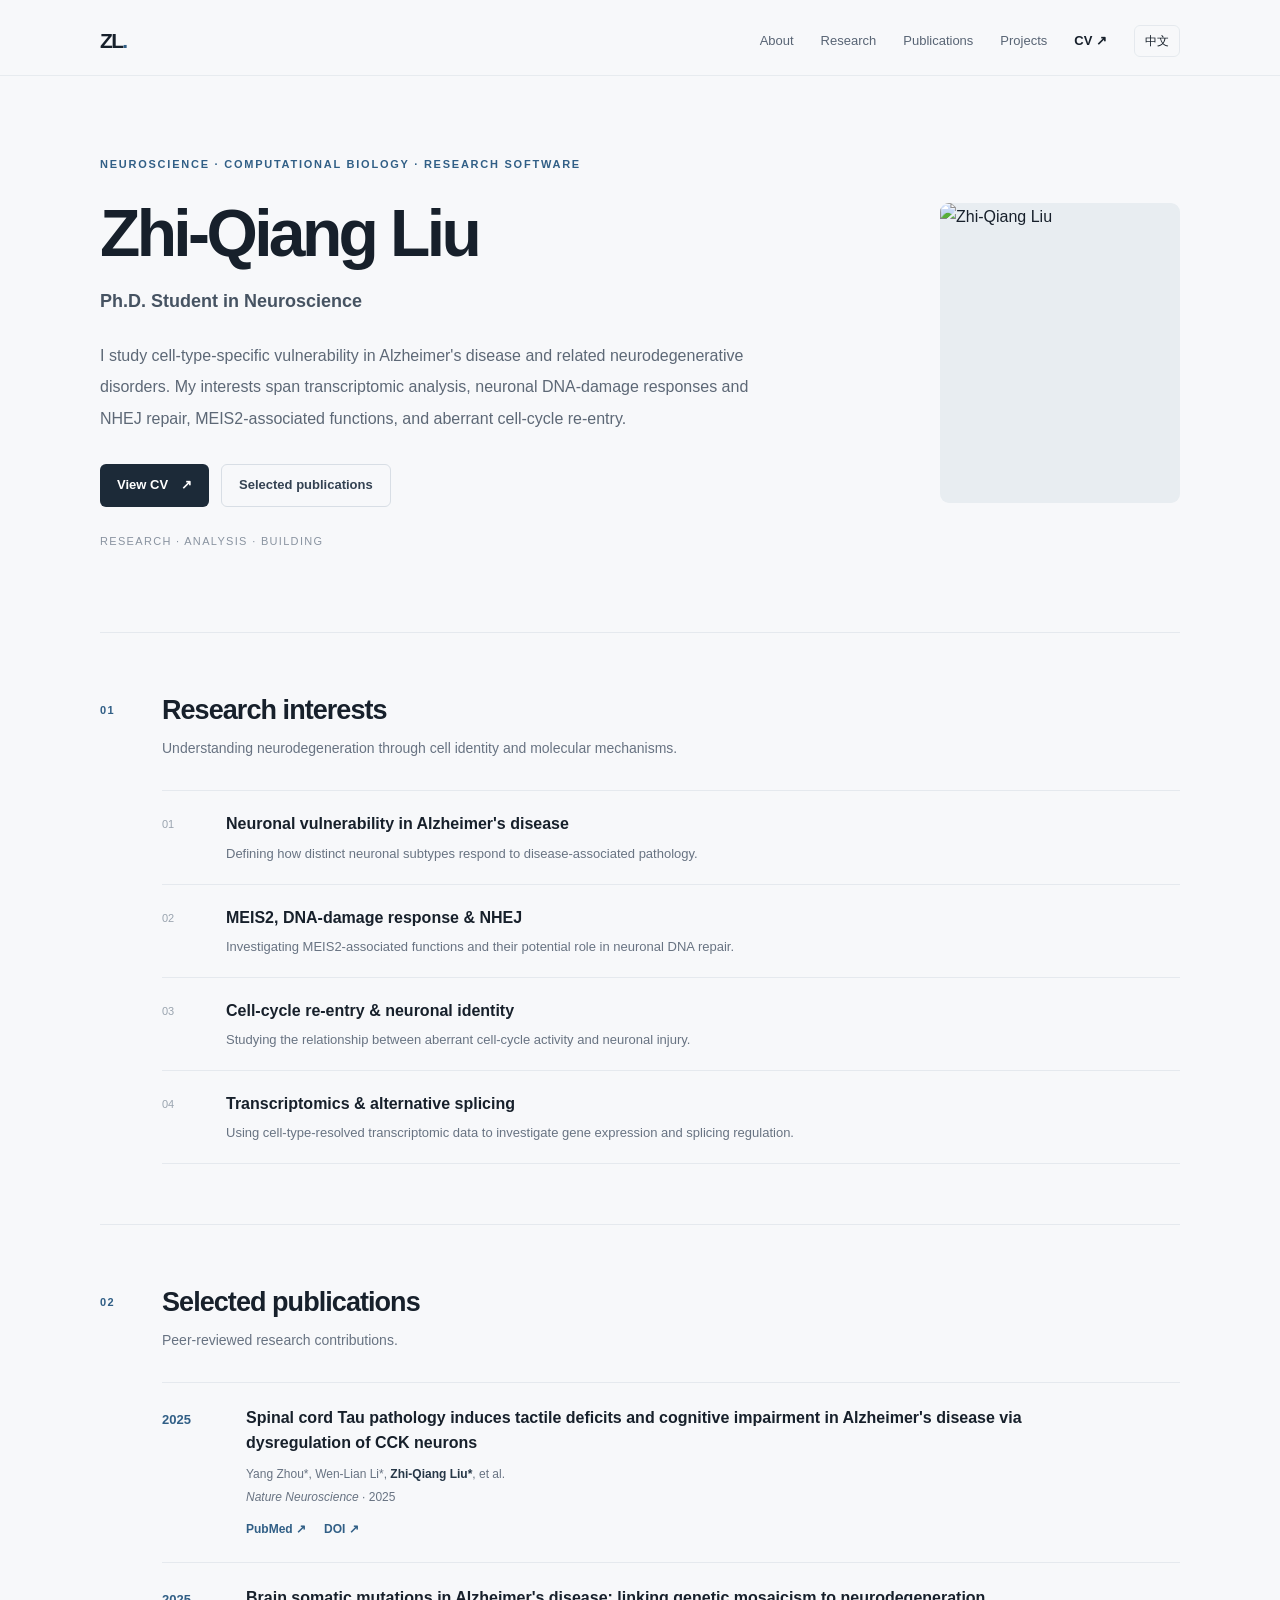
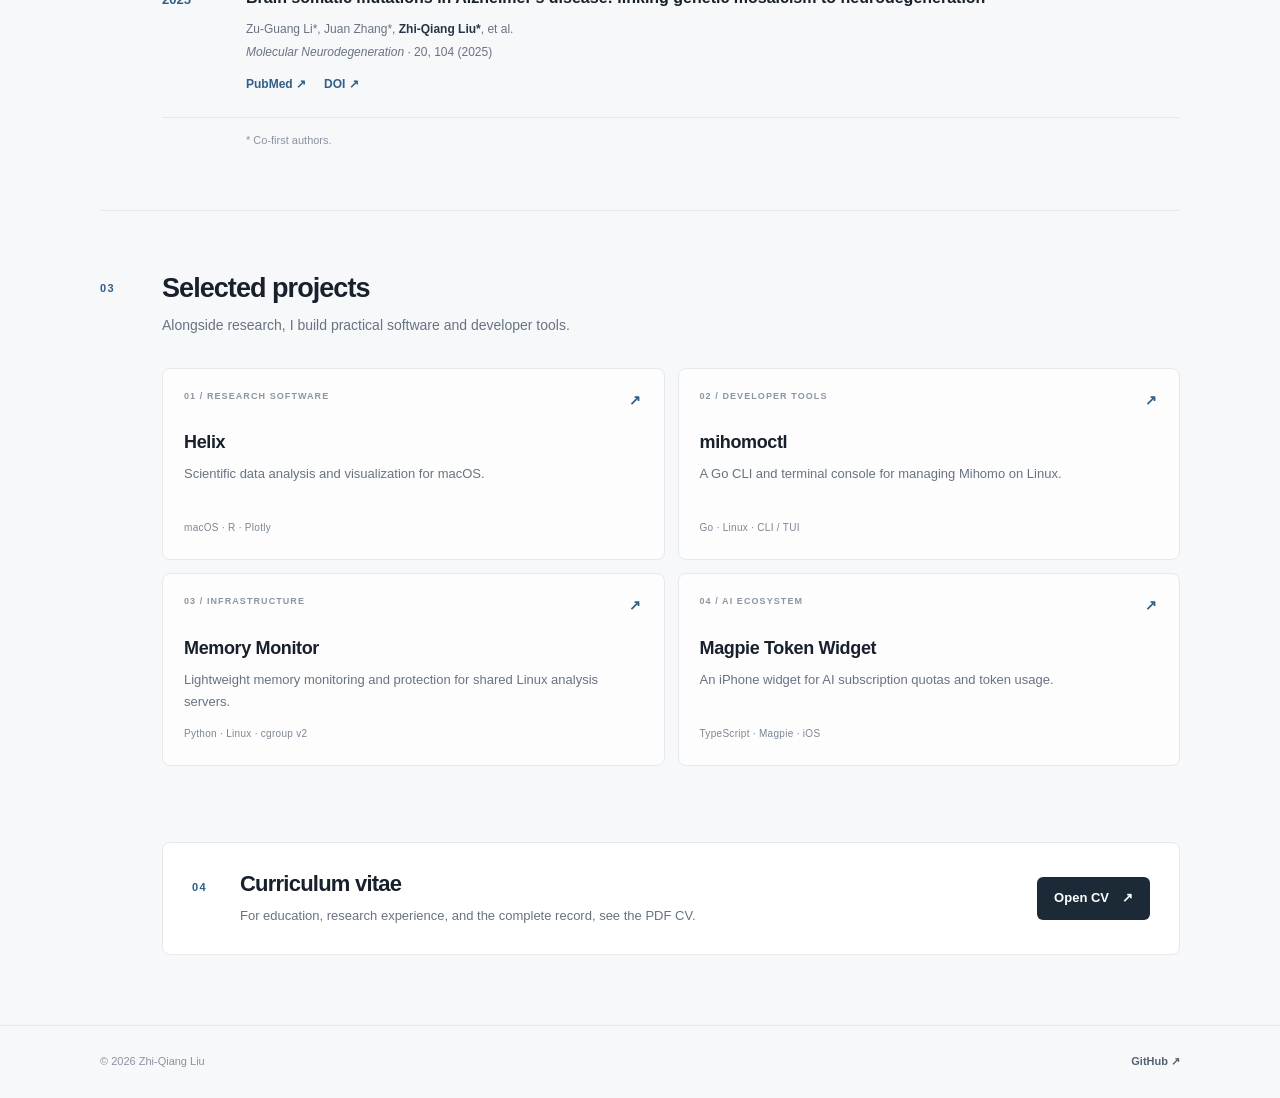
==== en_publications.html @ db4cb770 "Redirect legacy English publications page" ====
<!doctype html>
<html lang="en">
<head>
  <meta charset="utf-8">
  <meta http-equiv="refresh" content="0; url=index.html?lang=en#publications">
  <meta name="robots" content="noindex,follow">
  <link rel="canonical" href="index.html?lang=en#publications">
  <title>Page moved</title>
</head>
<body>
  <p>This page has moved. <a href="index.html?lang=en#publications">Selected publications</a>.</p>
</body>
</html>
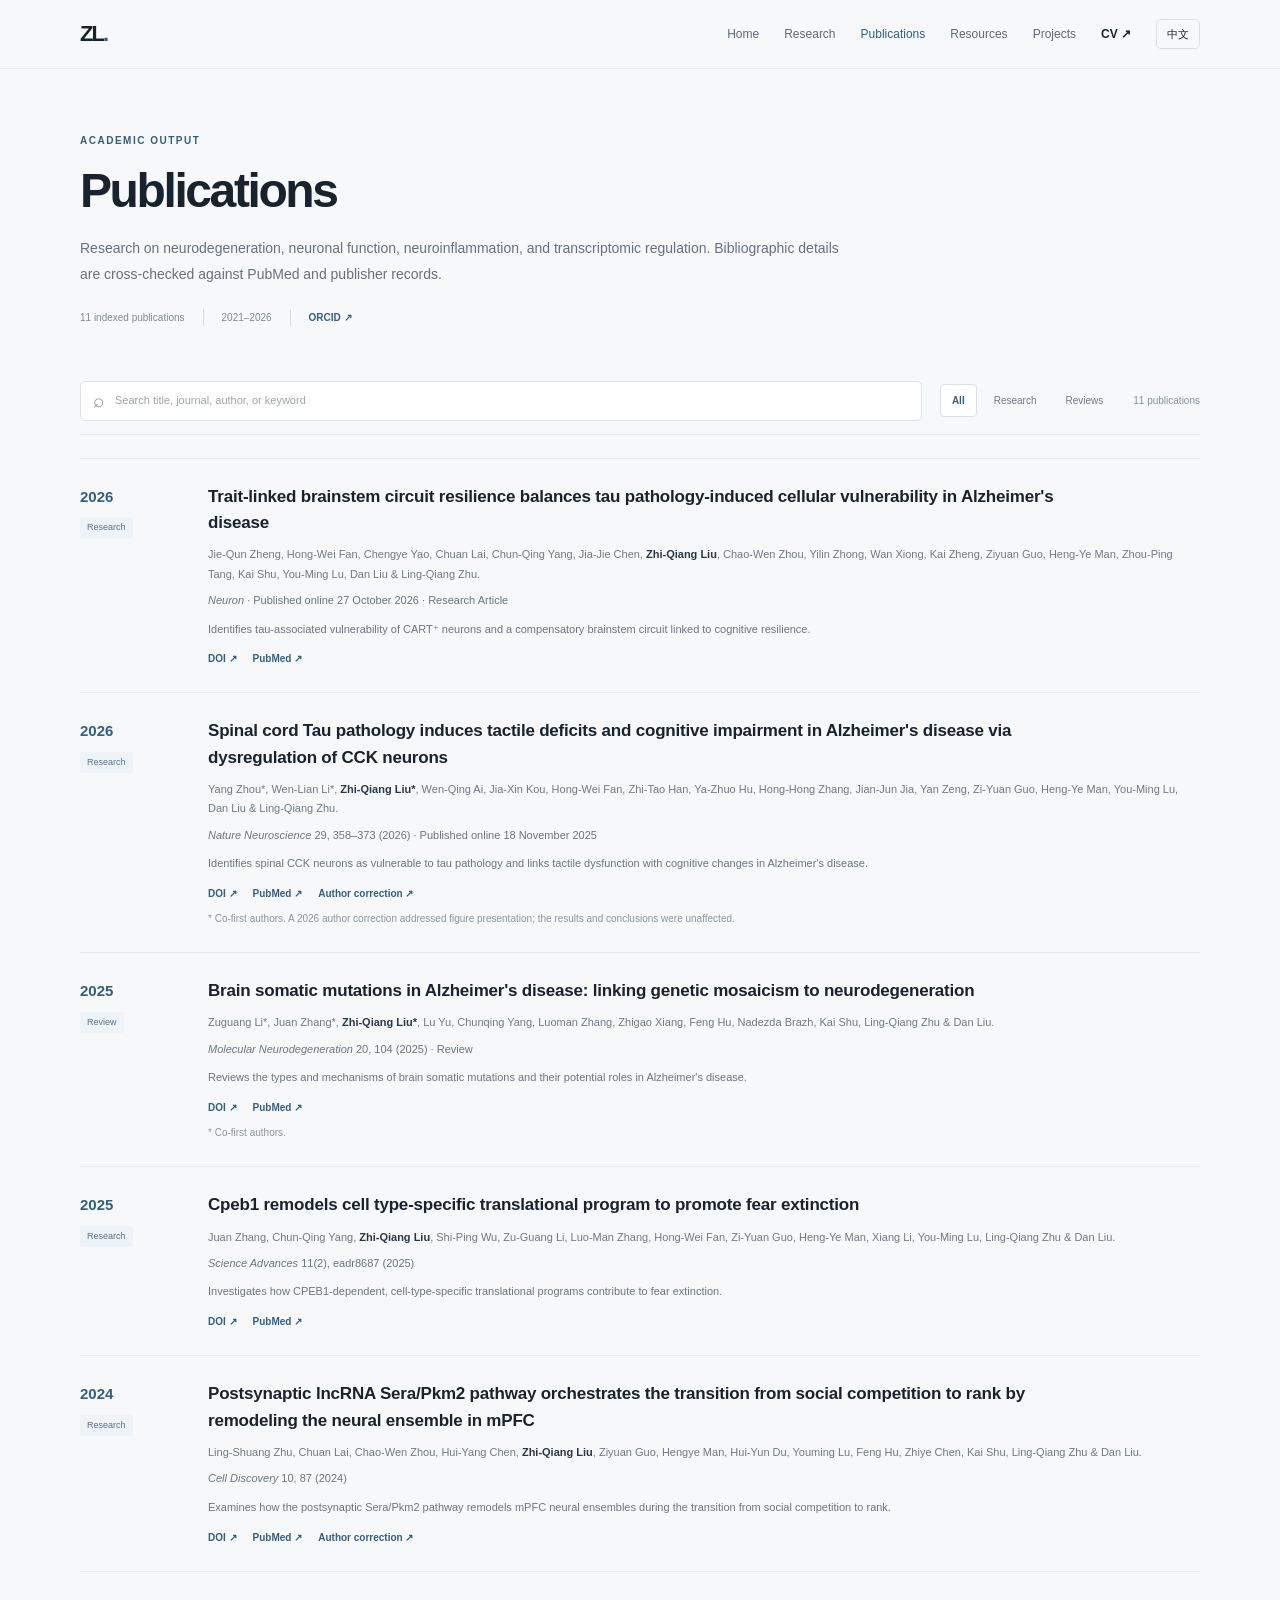
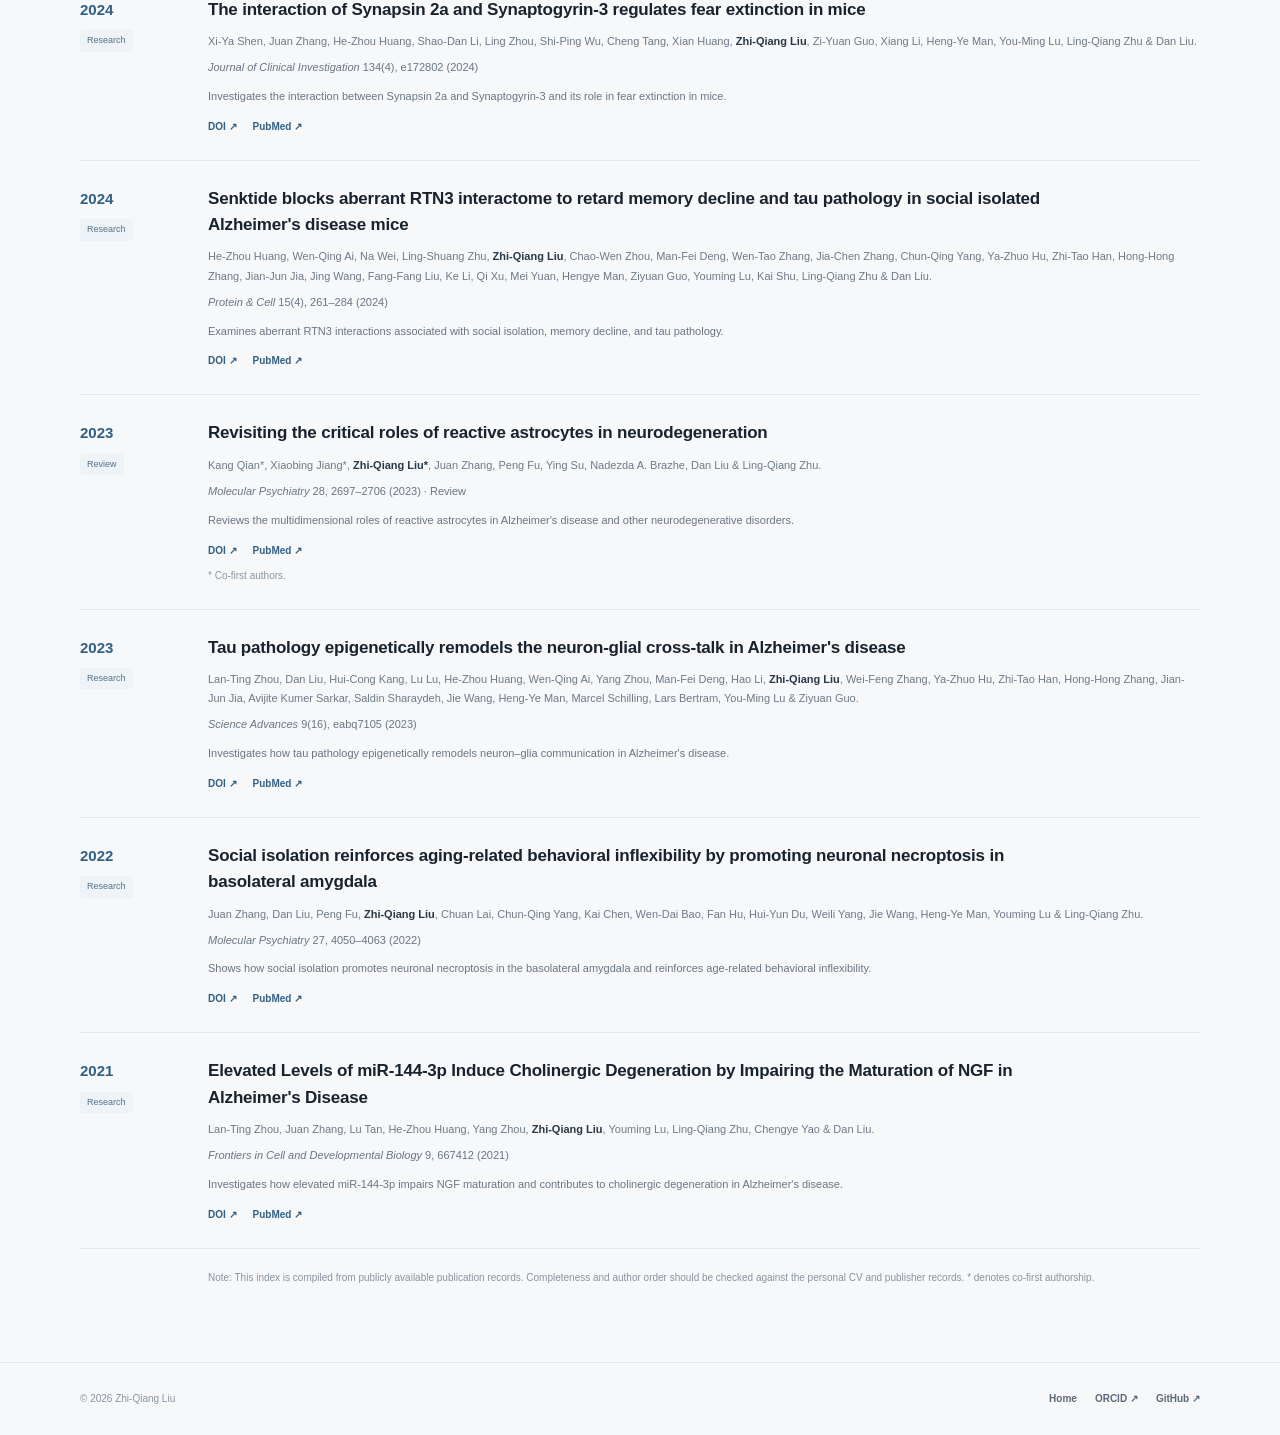
==== commit 0e07ddb5: "Redirect legacy English publications page" ====
--- a/en_publications.html
+++ b/en_publications.html
@@ -2,12 +2,12 @@
 <html lang="en">
 <head>
   <meta charset="utf-8">
-  <meta http-equiv="refresh" content="0; url=index.html?lang=en#publications">
+  <meta http-equiv="refresh" content="0; url=publications.html?lang=en">
   <meta name="robots" content="noindex,follow">
-  <link rel="canonical" href="index.html?lang=en#publications">
+  <link rel="canonical" href="publications.html?lang=en">
   <title>Page moved</title>
 </head>
 <body>
-  <p>This page has moved. <a href="index.html?lang=en#publications">Selected publications</a>.</p>
+  <p>This page has moved. <a href="publications.html?lang=en">English publications archive</a>.</p>
 </body>
 </html>
